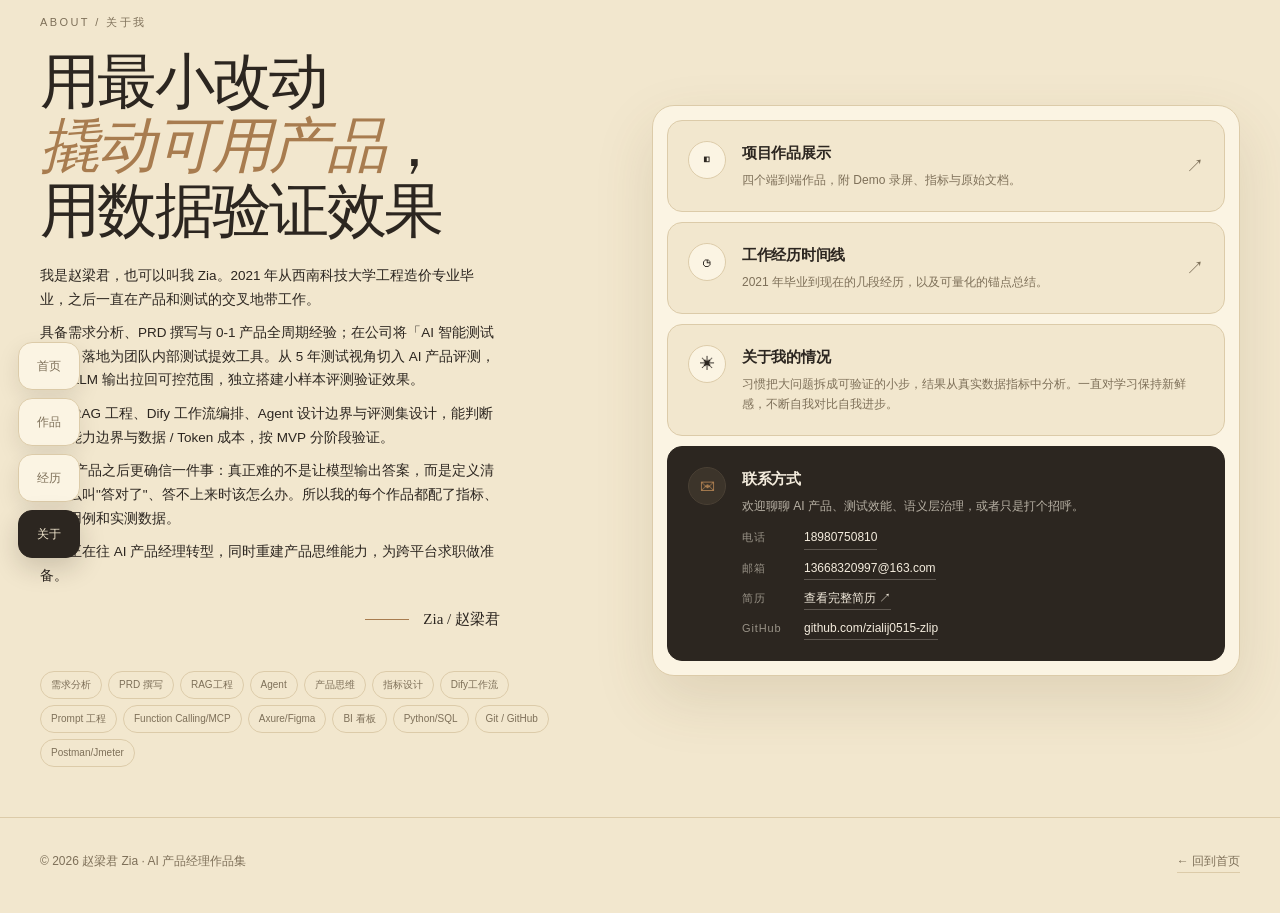
==== about.html @ 75988a6c "Zia portfolio site: 4 pages, resume, 4 compressed demos, 18 docs" ====
<!DOCTYPE html>
<html lang="zh-CN">
<head>
<meta charset="UTF-8" />
<meta name="viewport" content="width=device-width, initial-scale=1.0" />
<title>关于我 · 赵梁君 Zia</title>
<link rel="stylesheet" href="assets/site.css" />
<style>
  .wrap{max-width:1320px;margin:0 auto;padding:0 40px;}
  .grid{display:grid;grid-template-columns:0.95fr 1.05fr;gap:80px;align-items:center;min-height:calc(100vh - 150px);padding:14px 0 50px;}

  /* 左：标题 + 介绍。本轮文案变长，字号与间距略收，保证一屏仍放得下 */
  .left .eyebrow{margin-bottom:18px;}
  .left h1{
    font-family:Georgia,"Songti SC","Times New Roman",serif;
    font-size:clamp(36px,4.7vw,60px);font-weight:400;letter-spacing:-.045em;line-height:1.08;
  }
  .left h1 em{font-style:italic;color:var(--accent);}
  .left .lead{margin-top:20px;font-size:13.5px;line-height:1.75;max-width:460px;}
  .left .lead + .lead{margin-top:10px;}
  .left .sig{
    margin-top:20px;display:flex;align-items:center;justify-content:flex-end;gap:14px;
    max-width:460px;
    font-family:Georgia,"Songti SC",serif;font-size:15px;
  }
  .left .sig .line{width:44px;height:1px;background:var(--accent);}
  .left .mini{margin-top:40px;display:flex;flex-wrap:wrap;gap:6px;}
  .left .mini span{font-size:10px;padding:5px 10px;border:1px solid var(--line);border-radius:999px;color:var(--muted);}

  /* 右：立体堆叠四宫格 */
  .stack{perspective:1100px;}
  .stack-inner{
    border:1px solid var(--line);border-radius:22px;background:var(--card);
    padding:14px;box-shadow:0 24px 60px rgba(90,66,32,.13);
    transform-style:preserve-3d;
  }
  .cell{
    position:relative;display:flex;gap:16px;align-items:flex-start;
    padding:20px 20px;border-radius:15px;border:1px solid var(--line);
    background:var(--bg);margin-bottom:10px;
    transition:transform .35s cubic-bezier(.22,1,.36,1),box-shadow .35s ease,border-color .3s;
    transform-style:preserve-3d;
  }
  .cell:last-child{margin-bottom:0;}
  .cell:hover{
    transform:translateZ(26px) translateX(-4px) rotateX(1.5deg);
    box-shadow:-10px 18px 32px rgba(90,66,32,.18);border-color:var(--accent);
  }
  .cell .ic{
    flex:none;width:38px;height:38px;border-radius:50%;border:1px solid var(--line);
    display:grid;place-items:center;font-size:15px;background:var(--card);
    transition:.3s;
  }
  .cell:hover .ic{background:var(--accent);border-color:var(--accent);color:#fff;}
  .cell .tx{flex:1;min-width:0;}
  .cell h3{font-size:15px;font-weight:600;letter-spacing:-.02em;}
  .cell p{font-size:12px;color:var(--muted);line-height:1.65;margin-top:6px;}
  .cell .arw{
    flex:none;align-self:center;font-size:18px;color:var(--muted);transition:transform .3s,color .3s;
  }
  .cell:hover .arw{transform:translateX(4px);color:var(--accent);}

  /* 可点击的两张 */
  a.cell{color:inherit;cursor:pointer;}

  /* 第四张反白高亮（参考图的深色卡） */
  .cell.dark{background:#2C2620;border-color:#2C2620;color:#F4ECDD;}
  .cell.dark .ic{background:#3C342A;border-color:#4A4034;color:var(--accent);}
  .cell.dark:hover .ic{background:var(--accent);color:#2C2620;}
  .cell.dark p{color:rgba(244,236,221,.7);}
  .cell.dark h3{color:#F4ECDD;}
  .cell.dark .arw{color:rgba(244,236,221,.6);}
  .contact-lines{margin-top:12px;display:flex;flex-direction:column;gap:9px;}
  .contact-lines .row{display:flex;align-items:baseline;gap:10px;font-size:12px;flex-wrap:wrap;}
  .contact-lines .k{width:52px;flex:none;color:rgba(244,236,221,.55);font-size:11px;letter-spacing:.08em;}
  .contact-lines a,.contact-lines span.v{
    color:#F4ECDD;font-size:12px;word-break:break-all;border-bottom:1px solid rgba(244,236,221,.25);
    padding-bottom:1px;transition:.2s;
  }
  .contact-lines a:hover{border-color:var(--accent);color:var(--accent);}
  .is-pending{color:var(--accent)!important;border-bottom:1px dashed var(--accent)!important;}

  @media(max-width:900px){
    .grid{grid-template-columns:1fr;gap:46px;padding-top:14px;min-height:0;}
    .left h1{font-size:46px;}
    .left .sig{justify-content:flex-start;max-width:none;}
    .left .mini{margin-top:22px;}
  }
  @media(max-width:700px){
    .wrap{padding:0 20px;}
    .left h1{font-size:38px;}
    .cell{padding:16px;gap:12px;}
    .cell .ic{width:32px;height:32px;font-size:13px;}
    .cell h3{font-size:14px;}
  }
</style>
</head>
<body data-page="about">

<nav class="nav" id="nav"></nav>

<div class="wrap">
  <div class="grid">
    <div class="left reveal">
      <div class="eyebrow">About / 关于我</div>
      <h1>用最小改动<br/><em>撬动可用产品</em>，<br/>用数据验证效果</h1>
      <p class="lead">我是赵梁君，也可以叫我 Zia。2021 年从西南科技大学工程造价专业毕业，之后一直在产品和测试的交叉地带工作。</p>
      <p class="lead">具备需求分析、PRD 撰写与 0-1 产品全周期经验；在公司将「AI 智能测试平台」落地为团队内部测试提效工具。从 5 年测试视角切入 AI 产品评测，能把 LLM 输出拉回可控范围，独立搭建小样本评测验证效果。</p>
      <p class="lead">熟悉 RAG 工程、Dify 工作流编排、Agent 设计边界与评测集设计，能判断模型能力边界与数据 / Token 成本，按 MVP 分阶段验证。</p>
      <p class="lead">做 AI 产品之后更确信一件事：真正难的不是让模型输出答案，而是定义清楚什么叫"答对了"、答不上来时该怎么办。所以我的每个作品都配了指标、测试用例和实测数据。</p>
      <p class="lead">现在正在往 AI 产品经理转型，同时重建产品思维能力，为跨平台求职做准备。</p>
      <div class="sig"><span class="line"></span>Zia / 赵梁君</div>
      <div class="mini">
        <span>需求分析</span><span>PRD 撰写</span><span>RAG工程</span><span>Agent</span><span>产品思维</span><span>指标设计</span><span>Dify工作流</span><span>Prompt 工程</span><span>Function Calling/MCP</span><span>Axure/Figma</span><span>BI 看板</span><span>Python/SQL</span><span>Git / GitHub</span><span>Postman/Jmeter</span>
      </div>
    </div>

    <div class="stack reveal">
      <div class="stack-inner">

        <a class="cell" href="works.html">
          <span class="ic">◧</span>
          <span class="tx">
            <h3>项目作品展示</h3>
            <p>四个端到端作品，附 Demo 录屏、指标与原始文档。</p>
          </span>
          <span class="arw">↗</span>
        </a>

        <a class="cell" href="timeline.html">
          <span class="ic">◷</span>
          <span class="tx">
            <h3>工作经历时间线</h3>
            <p>2021 年毕业到现在的几段经历，以及可量化的锚点总结。</p>
          </span>
          <span class="arw">↗</span>
        </a>

        <div class="cell">
          <span class="ic">✳</span>
          <span class="tx">
            <h3>关于我的情况</h3>
            <p>习惯把大问题拆成可验证的小步，结果从真实数据指标中分析。一直对学习保持新鲜感，不断自我对比自我进步。</p>
          </span>
        </div>

        <div class="cell dark">
          <span class="ic">✉</span>
          <span class="tx">
            <h3>联系方式</h3>
            <p>欢迎聊聊 AI 产品、测试效能、语义层治理，或者只是打个招呼。</p>
            <div class="contact-lines">
              <div class="row"><span class="k">电话</span><a data-contact="phone" href="#">…</a></div>
              <div class="row"><span class="k">邮箱</span><a data-contact="email" href="#">…</a></div>
              <div class="row"><span class="k">简历</span><a data-contact="resume" href="#" target="_blank" rel="noopener">…</a></div>
              <div class="row"><span class="k">GitHub</span><a data-contact="github" href="#" target="_blank" rel="noopener">…</a></div>
            </div>
          </span>
        </div>

      </div>
    </div>
  </div>
</div>

<footer class="page-foot">
  <span>© 2026 赵梁君 Zia · AI 产品经理作品集</span>
  <a href="index.html">← 回到首页</a>
</footer>

<script src="assets/site.js"></script>
<script>mountNav("about");</script>
</body>
</html>
---- assets/site.css ----
/* ============================================================
   共享基础样式 · Zia 作品集
   配色按页面切换：body[data-page="home|works|timeline|about"]
   ============================================================ */
*,*::before,*::after{box-sizing:border-box;margin:0;padding:0;}
html{scroll-behavior:smooth;}
body{
  font-family:"Inter","Helvetica Neue",-apple-system,"PingFang SC","Microsoft YaHei","Segoe UI",sans-serif;
  -webkit-font-smoothing:antialiased;
  line-height:1.6;
  min-height:100vh;
}
a{text-decoration:none;color:inherit;}
button{font:inherit;cursor:pointer;border:none;background:none;color:inherit;}
img{display:block;max-width:100%;}
::selection{background:var(--accent);color:var(--bg);}

/* ---------- 主题 ---------- */
body[data-page="home"]{
  --bg:#F1EFE9; --fg:#26231E; --muted:#7A7367; --line:#DCD6C9;
  --accent:#8A6A4B; --surface:#E7E2D7; --card:#F7F5EF;
}
/* 作品页改用与首页完全一致的米白主题（用户 2026-11-05 指定） */
body[data-page="works"]{
  --bg:#F1EFE9; --fg:#26231E; --muted:#7A7367; --line:#DCD6C9;
  --accent:#8A6A4B; --surface:#E7E2D7; --card:#F7F5EF;
}
body[data-page="timeline"]{
  --bg:#F3EEE4; --fg:#2B2620; --muted:#7C7365; --line:#DDD3C2;
  --accent:#9A754F; --surface:#EAE1D2; --card:#FBF7EF;
}
body[data-page="about"]{
  --bg:#F2E7CE; --fg:#2C2620; --muted:#7E7059; --line:#DCCBA9;
  --accent:#A87C4F; --surface:#EADDC0; --card:#FBF4E3;
}
body{background:var(--bg);color:var(--fg);}

/* ---------- 顶栏 ---------- */
.nav{
  position:relative;z-index:50;display:flex;align-items:center;justify-content:space-between;
  max-width:1320px;margin:0 auto;padding:24px 40px;
  font-size:13px;letter-spacing:.02em;
}
.nav .brand{display:flex;align-items:center;gap:10px;font-weight:600;font-size:15px;letter-spacing:-.01em;}
.nav .brand .mark{
  width:26px;height:26px;border-radius:50%;background:var(--fg);color:var(--bg);
  display:grid;place-items:center;font-size:12px;font-weight:700;
}
.nav .links{display:flex;align-items:center;gap:6px;}
.nav .links a{
  padding:8px 15px;border-radius:999px;color:var(--muted);
  border:1px solid transparent;transition:.22s ease;
}
.nav .links a:hover{color:var(--fg);border-color:var(--line);}
.nav .links a.on{color:var(--fg);background:var(--surface);border-color:var(--line);}
.nav .idx{font-size:11px;color:var(--muted);letter-spacing:.16em;text-transform:uppercase;}

/* ---------- 左侧竖排导航（默认：只有页面按钮，没有名字） ---------- */
.nav.side{
  position:fixed;left:18px;top:50%;transform:translateY(-50%);
  z-index:60;display:block;max-width:none;margin:0;padding:0;
}
.nav.side .links{flex-direction:column;gap:8px;}
.nav.side .links a{
  width:62px;min-height:48px;display:grid;place-items:center;text-align:center;
  padding:6px 4px;border-radius:14px;font-size:12px;line-height:1.25;
  border:1px solid var(--line);background:var(--card);color:var(--muted);
  box-shadow:0 8px 22px rgba(40,28,14,.10);
  transition:transform .22s ease,color .22s ease,border-color .22s ease,background .22s ease;
}
.nav.side .links a:hover{transform:translateX(4px);color:var(--fg);border-color:var(--accent);}
.nav.side .links a.on{
  background:var(--fg);color:var(--bg);border-color:var(--fg);
  box-shadow:0 10px 26px rgba(40,28,14,.18);
}

/* ---------- 通用元件 ---------- */
.eyebrow{font-size:11px;letter-spacing:.22em;text-transform:uppercase;color:var(--muted);}
.sec-head{font-size:clamp(28px,4vw,46px);font-weight:500;letter-spacing:-.035em;line-height:1.15;}
.muted{color:var(--muted);}
.pill{
  display:inline-flex;align-items:center;gap:8px;padding:9px 18px;border-radius:999px;
  border:1px solid var(--line);background:transparent;font-size:13px;color:var(--fg);
  transition:.22s ease;
}
.pill:hover{background:var(--surface);transform:translateY(-1px);}
.pill.solid{background:var(--fg);color:var(--bg);border-color:var(--fg);}
.pill.solid:hover{opacity:.86;}

.page-foot{
  max-width:1320px;margin:0 auto;padding:34px 40px 40px;
  display:flex;justify-content:space-between;gap:16px;flex-wrap:wrap;
  border-top:1px solid var(--line);color:var(--muted);font-size:12px;
}
.page-foot a{border-bottom:1px solid var(--line);transition:color .2s ease,border-color .2s ease;}
.page-foot a:hover{color:var(--fg);border-color:var(--accent);}

/* ---------- 入场渐显 ----------
   用 CSS 动画而非「opacity:0 等 IntersectionObserver 加 .in」：
   即使观察器没执行（无头浏览器 / 内嵌预览 / JS 被拦截），内容也一定可见，
   不会出现整页空白。mountReveal 仍保留，但不再是可见性的唯一依赖。 */
.reveal{opacity:1;transform:none;animation:fadeUp .7s both;}
@keyframes fadeUp{from{opacity:0;transform:translateY(18px)}to{opacity:1;transform:none}}

/* ---------- 图位占位 ---------- */
.ph{
  position:relative;overflow:hidden;background:var(--ph-bg,linear-gradient(135deg,#D9C7AE,#B3936F));
  display:flex;flex-direction:column;justify-content:space-between;
}
.ph::after{
  content:"";position:absolute;inset:0;
  background:radial-gradient(circle at 78% 18%,rgba(255,255,255,.28),transparent 55%),
             linear-gradient(0deg,rgba(0,0,0,.16),transparent 60%);
  pointer-events:none;
}
.ph .ph-no{
  position:relative;z-index:1;font-size:11px;letter-spacing:.2em;
  color:rgba(255,255,255,.9);text-transform:uppercase;
}
.ph .ph-label{position:relative;z-index:1;color:#fff;}
.ph .ph-name{font-size:17px;font-weight:600;letter-spacing:-.02em;line-height:1.3;}
.ph .ph-sub{font-size:11.5px;opacity:.82;margin-top:4px;}
.ph .ph-tag{
  position:absolute;right:12px;top:12px;z-index:1;font-size:10px;letter-spacing:.1em;
  padding:4px 9px;border:1px solid rgba(255,255,255,.55);border-radius:999px;color:#fff;
}

/* 窄屏：左侧竖排放不下，降级成顶部横向小条（仍只有按钮，无名字） */
@media(max-width:1000px){
  .nav.side{
    left:0;right:0;top:0;transform:none;display:flex;justify-content:center;
    padding:9px 12px;background:var(--bg);border-bottom:1px solid var(--line);
  }
  .nav.side .links{flex-direction:row;gap:6px;}
  .nav.side .links a{width:auto;min-height:34px;padding:6px 15px;border-radius:999px;box-shadow:none;}
  .nav.side .links a:hover{transform:translateY(-2px);}
  body[data-page="works"],body[data-page="timeline"],body[data-page="about"]{padding-top:55px;}
}
@media(max-width:700px){
  .nav{padding:18px 20px;flex-wrap:wrap;gap:12px;}
  .nav.side{padding:8px 10px;}
  .nav .links{gap:2px;flex-wrap:wrap;}
  .nav .links a{padding:7px 11px;font-size:12px;}
  .nav .idx{display:none;}
  .page-foot{padding:26px 20px 32px;}
}
@media(prefers-reduced-motion:reduce){
  html{scroll-behavior:auto;}
  .reveal{opacity:1;transform:none;transition:none;}
  *,*::before,*::after{animation-duration:.001ms!important;animation-iteration-count:1!important;transition-duration:.001ms!important;}
}
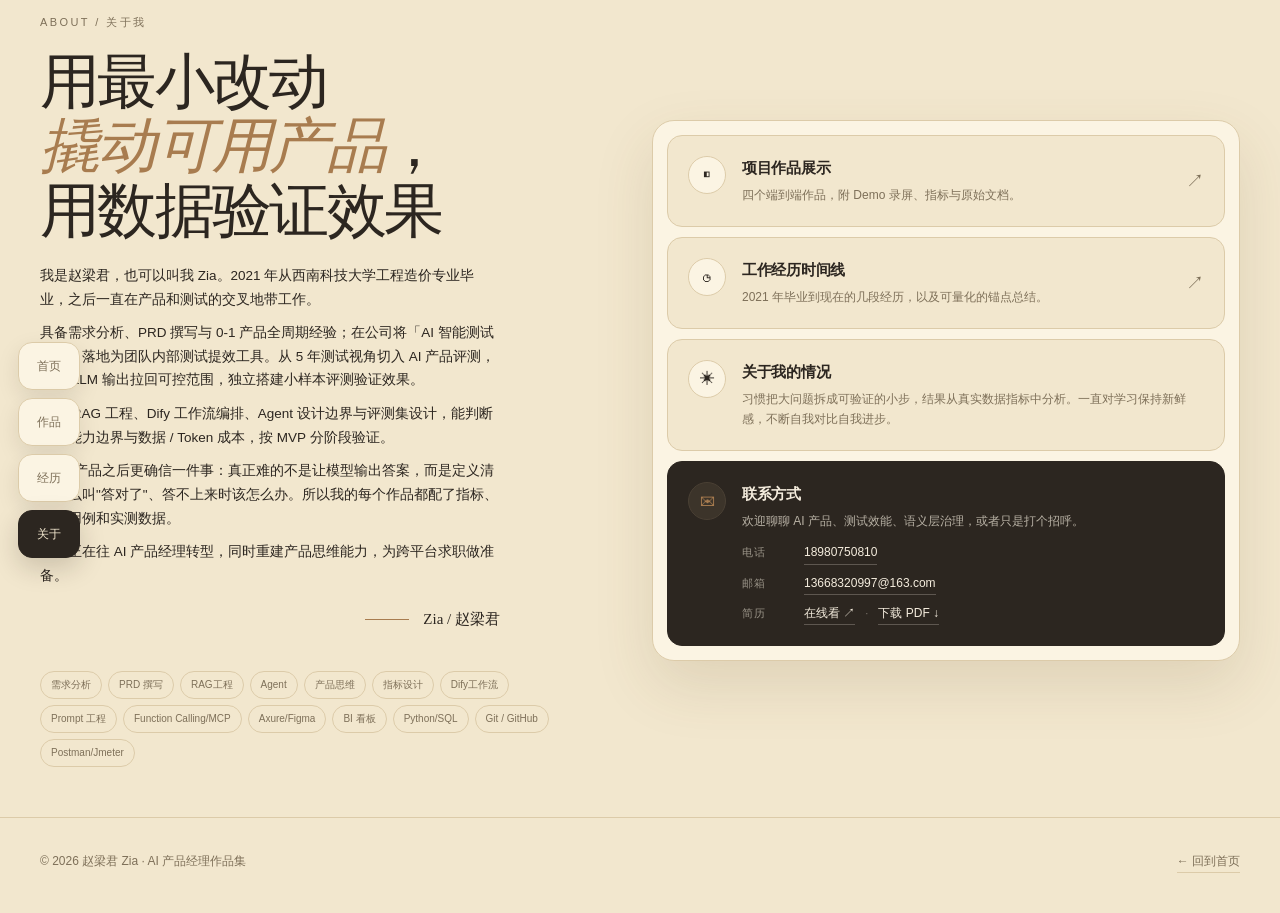
==== commit 26443c9e: "Polish timeline/about, switch resume to new md + downloadable PDF" ====
--- a/about.html
+++ b/about.html
@@ -78,6 +78,7 @@
     padding-bottom:1px;transition:.2s;
   }
   .contact-lines a:hover{border-color:var(--accent);color:var(--accent);}
+  .contact-lines .resume-split{color:rgba(244,236,221,.4);font-size:11px;}
   .is-pending{color:var(--accent)!important;border-bottom:1px dashed var(--accent)!important;}
 
   @media(max-width:900px){
@@ -152,8 +153,7 @@
             <div class="contact-lines">
               <div class="row"><span class="k">电话</span><a data-contact="phone" href="#">…</a></div>
               <div class="row"><span class="k">邮箱</span><a data-contact="email" href="#">…</a></div>
-              <div class="row"><span class="k">简历</span><a data-contact="resume" href="#" target="_blank" rel="noopener">…</a></div>
-              <div class="row"><span class="k">GitHub</span><a data-contact="github" href="#" target="_blank" rel="noopener">…</a></div>
+              <div class="row"><span class="k">简历</span><a data-contact="resume" href="#" target="_blank" rel="noopener">…</a><span class="resume-split">·</span><a data-contact="resumeDl" href="#" download>…</a></div>
             </div>
           </span>
         </div>
